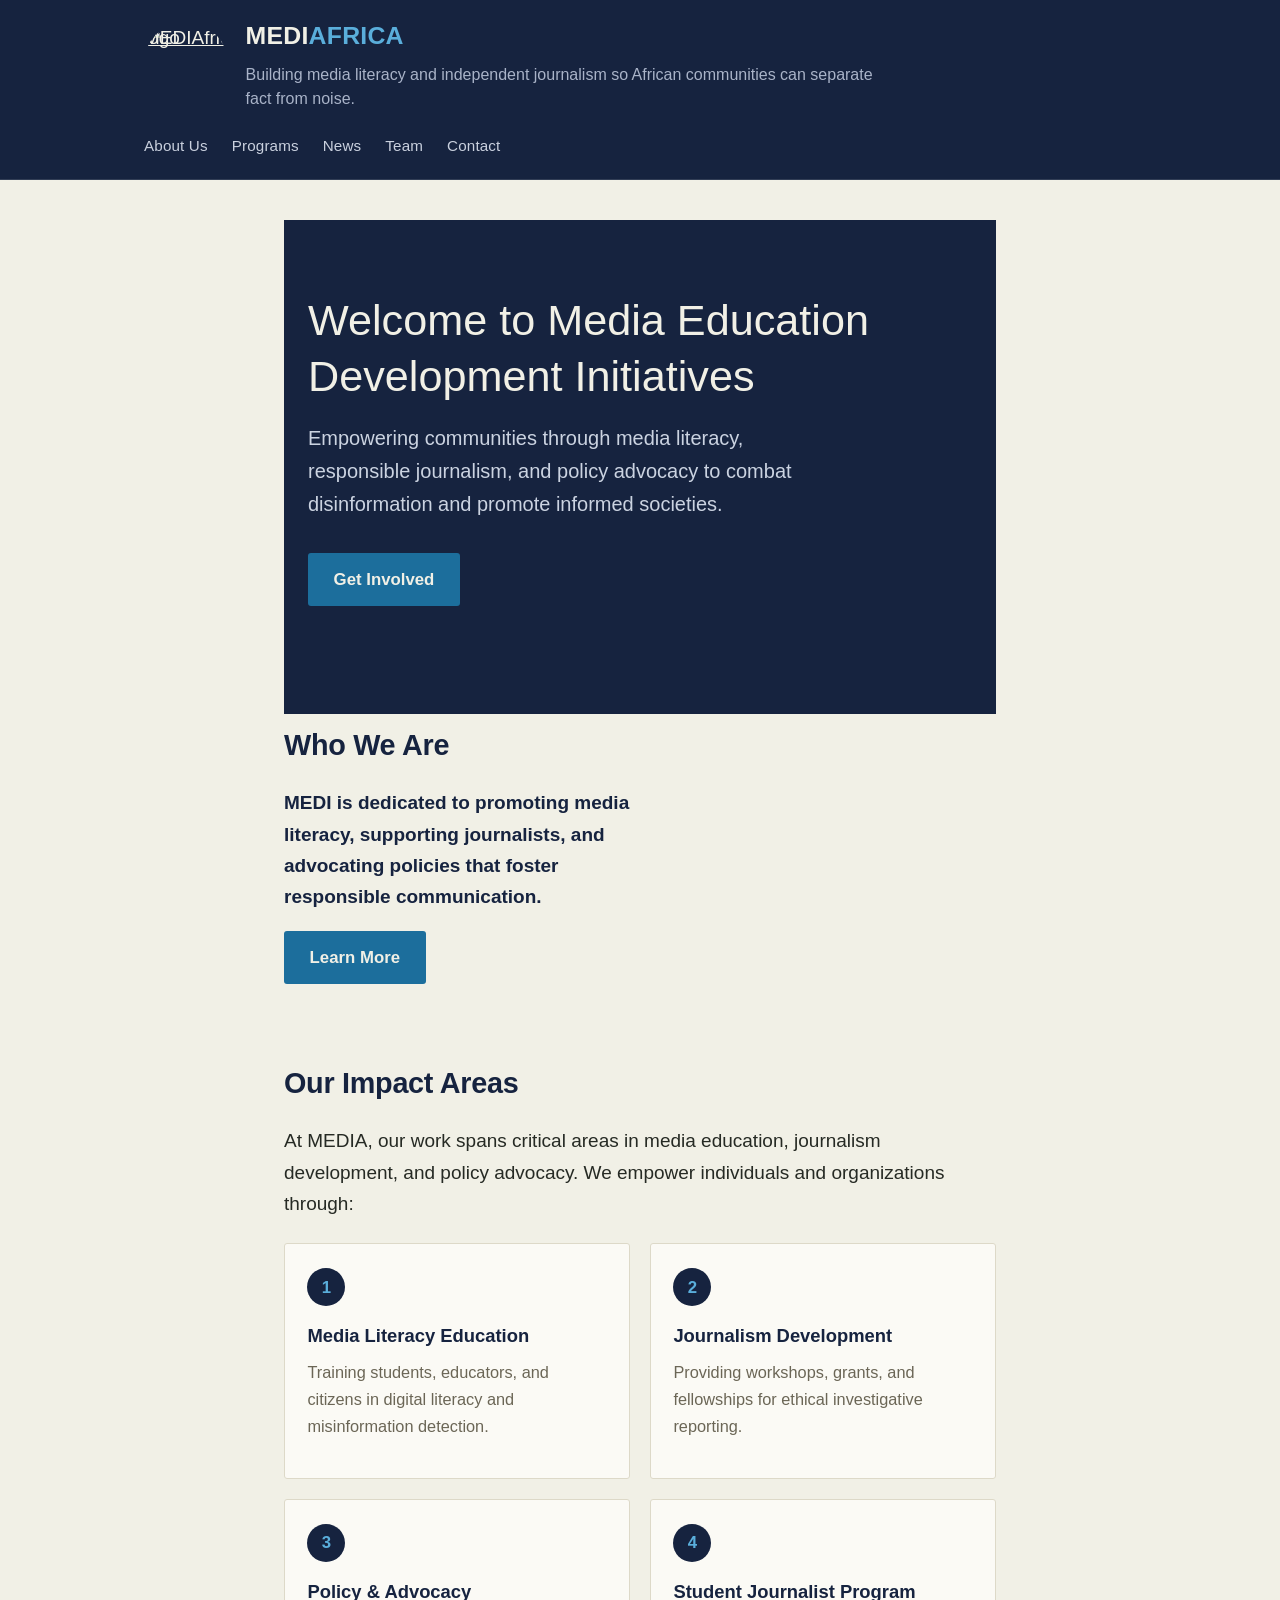
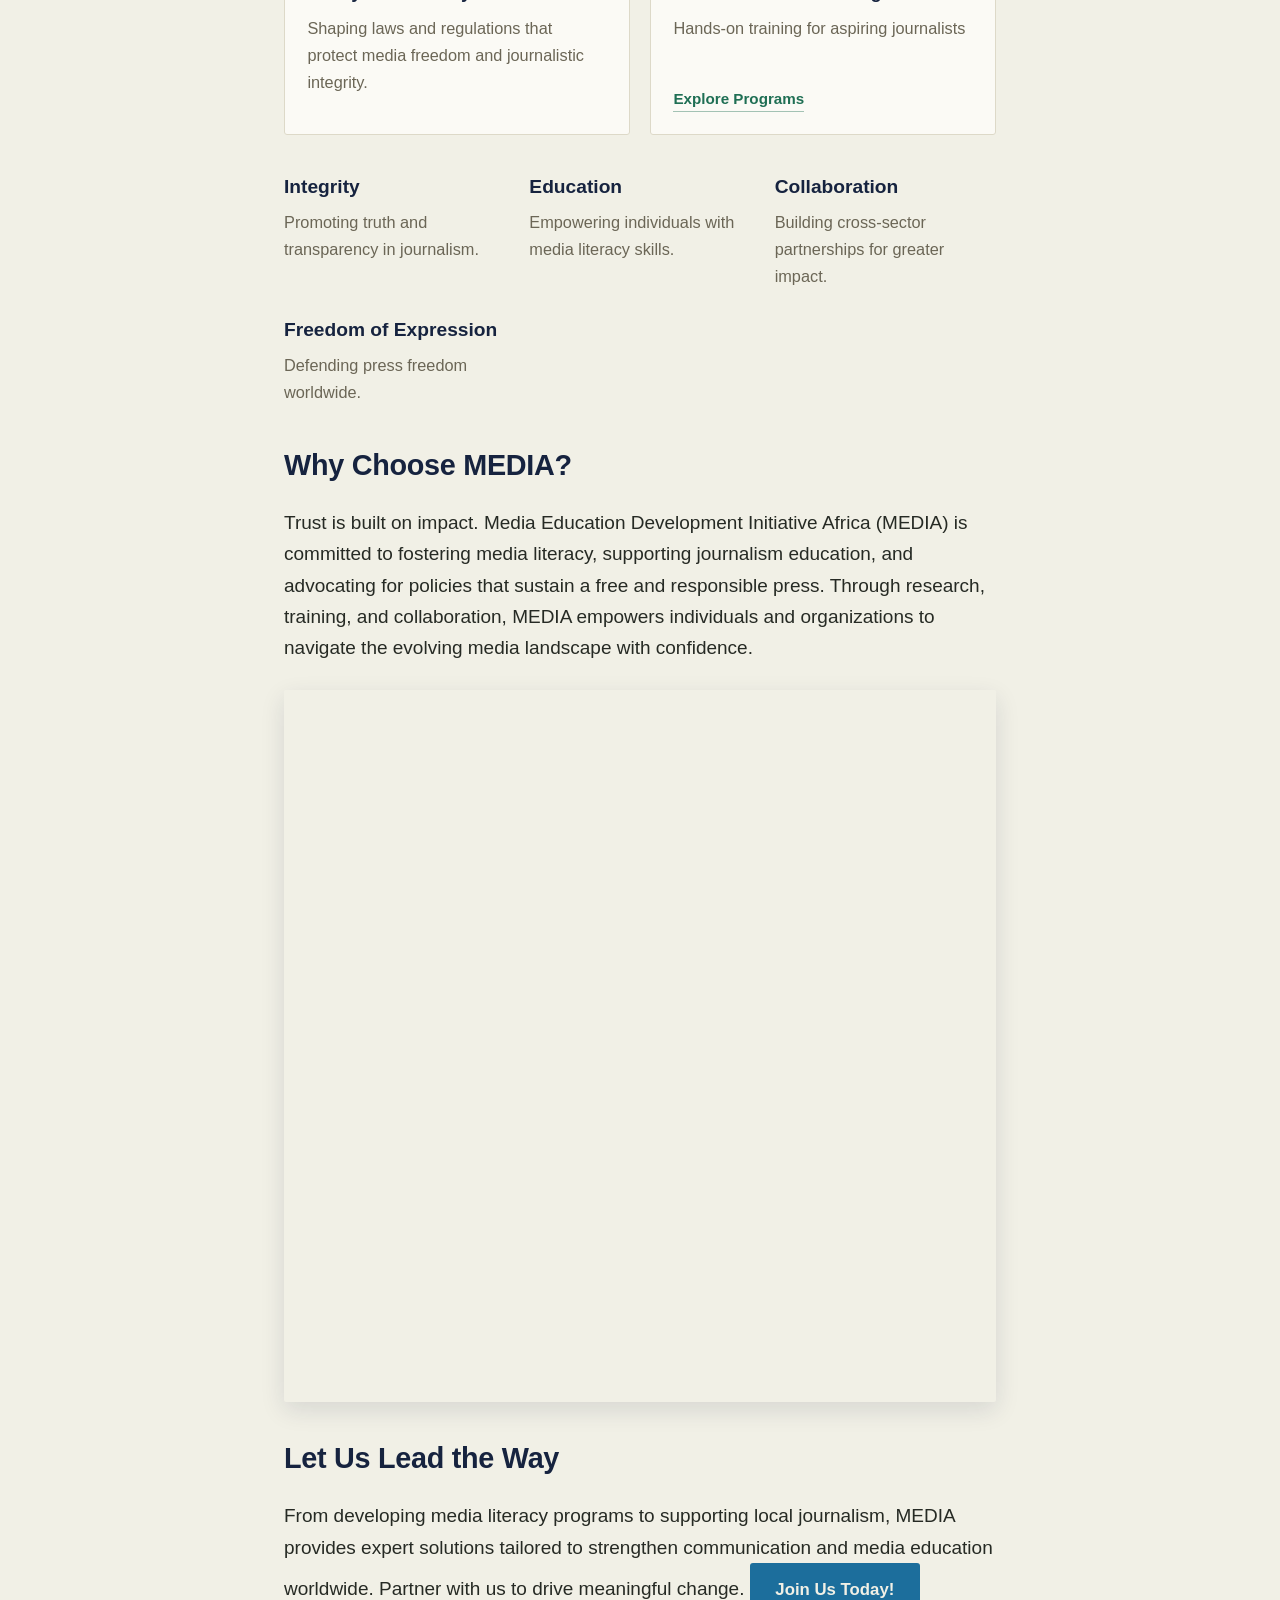
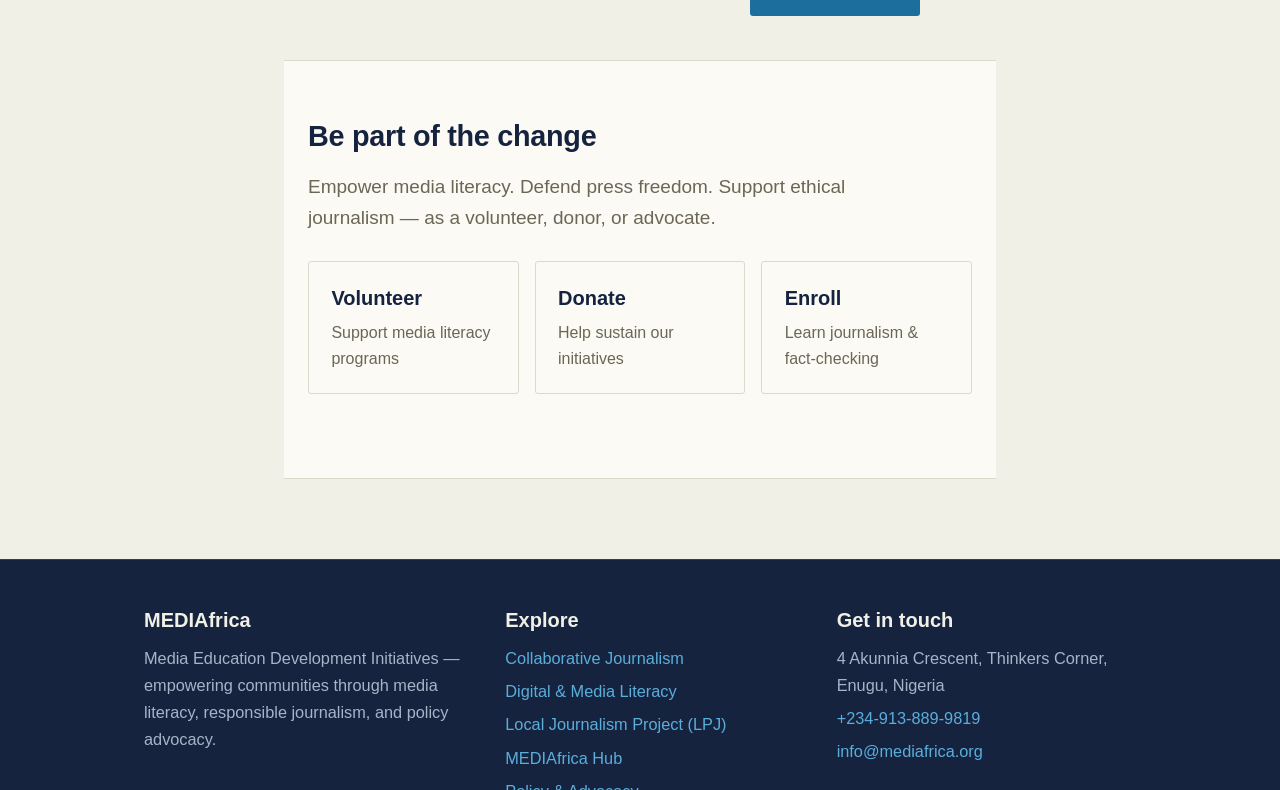
==== index.html @ 3cecda13 "Add files via upload" ====
<!DOCTYPE html>
<html lang="en">
<head>
<meta charset="UTF-8">
<meta name="viewport" content="width=device-width, initial-scale=1.0">
<link rel="icon" type="image/png" sizes="32x32" href="favicon-32.png">
<link rel="icon" type="image/png" sizes="16x16" href="favicon-16.png">
<link rel="apple-touch-icon" sizes="180x180" href="apple-touch-icon.png">
<link rel="icon" type="image/png" sizes="192x192" href="favicon-192.png">
<link rel="icon" type="image/png" sizes="512x512" href="favicon-512.png">
<title>Home · Media Africa</title>
<link rel="stylesheet" href="style.css">
</head>
<body>
<header class="site-header">
<div class="header-inner">
<a class="site-logo-link" href="index.html"><img src="assets/logo.png" alt="MEDIAfrica logo" class="site-logo"></a>
<div class="header-text">
<a class="site-title" href="index.html">MEDI<span class="accent">AFRICA</span></a>
<p class="site-tagline">Building media literacy and independent journalism so African communities can separate fact from noise.</p>
</div>
</div>
<nav class="site-nav">
<a href="about-us.html">About Us</a>
<a href="program.html">Programs</a>
<a href="news-and-blogs.html">News</a>
<a href="team.html">Team</a>
<a href="contact-us.html">Contact</a>
</nav>
</header>
<main>
<section class="hero">
<div class="hero-inner">
<h1>Welcome to Media Education Development Initiatives</h1>
<p class="hero-sub">Empowering communities through media literacy, responsible journalism, and policy advocacy to combat disinformation and promote informed societies.</p>
<a href="program.html">
				Get Involved 
					</a>
</div>
</section>
					<div class="about-split">
<div class="about-text">
<h2>Who We Are</h2>
<p><b>MEDI is dedicated to promoting media literacy, supporting journalists, and advocating policies that foster responsible communication.</b></p>		
					<a href="about-us.html">Learn More</a>
</div>
<img src="media/elementor/thumbs/WhatsApp-Image-2025-03-01-at-23.15.31-2-r2buzaowyug5javind4iil2ssbdp01bjct1uoqij02.jpeg" alt="" loading="lazy">
</div>
<h2>Our Impact Areas</h2>				
					At MEDIA, our work spans critical areas in media education, journalism development, and policy advocacy. We empower individuals and organizations through:				
					<div class="feature-grid">
<div class="feature-card"><span class="badge">1</span><h4>Media Literacy Education</h4><p>Training students, educators, and citizens in digital literacy and misinformation detection.</p></div>
<div class="feature-card"><span class="badge">2</span><h4>Journalism Development</h4><p>Providing workshops, grants, and fellowships for ethical investigative reporting.</p></div>
<div class="feature-card"><span class="badge">3</span><h4>Policy & Advocacy</h4><p>Shaping laws and regulations that protect media freedom and journalistic integrity.</p></div>
<div class="feature-card"><span class="badge">4</span><h4>Student Journalist Program</h4><p>Hands-on training for aspiring journalists</p><a href="program.html">Explore Programs</a></div>
</div>
<div class="icon-grid">
<div class="icon-item"><h3>Integrity</h3><p>Promoting truth and transparency in journalism.</p></div>
<div class="icon-item"><h3>Education</h3><p>Empowering individuals with media literacy skills.</p></div>
<div class="icon-item"><h3>Collaboration</h3><p>Building cross-sector partnerships for greater impact.</p></div>
<div class="icon-item"><h3>Freedom of Expression</h3><p>Defending press freedom worldwide.</p></div>
</div>
<h2>Why Choose MEDIA?</h2>				
		<p>Trust is built on impact. Media Education Development Initiative Africa (MEDIA) is committed to fostering media literacy, supporting journalism education, and advocating for policies that sustain a free and responsible press. Through research, training, and collaboration, MEDIA empowers individuals and organizations to navigate the evolving media landscape with confidence.</p>		
															<img width="768" height="576" src="media/2025/03/WhatsApp-Image-2025-03-01-at-23.15.49-768x576.jpeg" alt="" decoding="async" srcset="media/2025/03/WhatsApp-Image-2025-03-01-at-23.15.49-768x576.jpeg 768w, media/2025/03/WhatsApp-Image-2025-03-01-at-23.15.49-300x225.jpeg 300w, media/2025/03/WhatsApp-Image-2025-03-01-at-23.15.49-1024x768.jpeg 1024w, media/2025/03/WhatsApp-Image-2025-03-01-at-23.15.49-1536x1152.jpeg 1536w, media/2025/03/WhatsApp-Image-2025-03-01-at-23.15.49.jpeg 1600w" sizes="(max-width: 768px) 100vw, 768px" />															
					<h2>Let Us Lead the Way</h2>				
					From developing media literacy programs to supporting local journalism, MEDIA provides expert solutions tailored to strengthen communication and media education worldwide. Partner with us to drive meaningful change.				
					<a href="contact-us.html">
				Join Us Today!
					</a>
					<div class="get-involved">
<div class="get-involved-inner">
<h2>Be part of the change</h2>
<p>Empower media literacy. Defend press freedom. Support ethical journalism &mdash; as a volunteer, donor, or advocate.</p>
<div class="cta-grid">
<a href="contact-us.html"><h3>Volunteer</h3><p>Support media literacy programs</p></a>
<a href="contact-us.html"><h3>Donate</h3><p>Help sustain our initiatives</p></a>
<a href="contact-us.html"><h3>Enroll</h3><p>Learn journalism &amp; fact-checking</p></a>
</div>
</div>
</div>
</main>
<footer class="site-footer">
<div class="footer-inner">
<div>
<h5>MEDIA<span style="color:var(--gold)">frica</span></h5>
<p>Media Education Development Initiatives &mdash; empowering communities through media literacy, responsible journalism, and policy advocacy.</p>
</div>
<div>
<h5>Explore</h5>
<p><a href="collaborative-journalism.html">Collaborative Journalism</a></p>
<p><a href="digital-and-media-literacy.html">Digital &amp; Media Literacy</a></p>
<p><a href="local-journalism-project-lpj.html">Local Journalism Project (LPJ)</a></p>
<p><a href="mediafrica-hub.html">MEDIAfrica Hub</a></p>
<p><a href="policy-advocacy.html">Policy &amp; Advocacy</a></p>
<p><a href="research-innovation.html">Research &amp; Innovation</a></p>
<p><a href="blog-imt-enugu-gets-news-lab-soon.html">IMT Enugu News Lab</a></p>
</div>
<div>
<h5>Get in touch</h5>
<p>4 Akunnia Crescent, Thinkers Corner, Enugu, Nigeria</p>
<p><a href="tel:+2349138899819">+234-913-889-9819</a></p>
<p><a href="mailto:info@mediafrica.org">info@mediafrica.org</a></p>
</div>
</div>
<div class="footer-bottom">&copy; MEDIAfrica &mdash; Media Education Development Initiatives</div>
</footer>
</body>
</html>
---- style.css ----
/* ============================================================
   MEDIAfrica — editorial identity
   Ink navy + deep sky blue accent + savanna green, on warm stone paper.
   Single system font (Avenir/Helvetica/Arial) — no external fonts, no gradients.
   ============================================================ */

:root {
  --ink: #16233F;
  --ink-2: #0F1A30;
  --paper: #F1F0E6;
  --paper-raised: #FBFAF5;
  --text: #262A24;
  --muted: #6B6656;
  --accent: #1C6E9C;
  --accent-light: #5AAEDB;
  --accent-deep: #0B567D;
  --green: #1F6F54;
  --rule: #DDD9C8;

  --font-display: 'Avenir Next', Avenir, 'Helvetica Neue', Helvetica, Arial, sans-serif;
  --font-body: 'Avenir Next', Avenir, 'Helvetica Neue', Helvetica, Arial, sans-serif;
  --font-mono: 'Avenir Next', Avenir, 'Helvetica Neue', Helvetica, Arial, sans-serif;

  --max-width: 760px;
}

* { box-sizing: border-box; }

html { scroll-behavior: smooth; }

body {
  margin: 0;
  font-family: var(--font-body);
  color: var(--text);
  background: var(--paper);
  line-height: 1.65;
  font-size: 19px;
}

a { color: inherit; }

/* ---------- Header ---------- */

header.site-header {
  background: var(--ink);
  color: var(--paper);
  position: sticky;
  top: 0;
  z-index: 20;
  border-bottom: 1px solid rgba(255,255,255,0.12);
}

.header-inner {
  max-width: 1040px;
  margin: 0 auto;
  padding: 1rem 1.5rem 0.75rem;
  display: flex;
  align-items: center;
  gap: 1.1rem;
}

.site-logo-link {
  flex-shrink: 0;
  display: block;
  line-height: 0;
}

.site-logo {
  width: 84px;
  height: 84px;
  border-radius: 50%;
  box-shadow: none;
  margin: 0;
  display: block;
}

.header-text { min-width: 0; }

a.site-title {
  display: inline-block;
  font-family: var(--font-display);
  font-weight: 700;
  font-size: 1.55rem;
  letter-spacing: 0.01em;
  text-decoration: none;
  color: var(--paper);
}

a.site-title .accent { color: var(--accent-light); }

p.site-tagline {
  margin: 0.4rem 0 0;
  font-family: var(--font-body);
  font-size: 1rem;
  width: 100%;
  max-width: 640px;
  line-height: 1.5;
  color: #A9B3C8;
}

nav.site-nav {
  max-width: 1040px;
  margin: 0 auto;
  padding: 0.6rem 1.5rem 1rem;
  display: flex;
  flex-wrap: wrap;
  gap: 0.4rem 1.5rem;
}

nav.site-nav a {
  font-family: var(--font-body);
  font-size: 0.95rem;
  font-weight: 500;
  letter-spacing: 0.01em;
  text-decoration: none;
  color: #C9D0DE;
  padding-bottom: 3px;
  border-bottom: 2px solid transparent;
  transition: color 0.15s ease, border-color 0.15s ease;
}

nav.site-nav a:hover,
nav.site-nav a:focus-visible {
  color: var(--accent-light);
  border-color: var(--accent-light);
}

nav.site-nav a.active {
  color: var(--accent-light);
  border-color: var(--accent-light);
}

/* ---------- Hero (homepage only) ---------- */

section.hero {
  background: var(--ink);
  color: var(--paper);
  padding: 4.5rem 1.5rem 5rem;
}

.hero-inner {
  max-width: 760px;
  margin: 0 auto;
}

section.hero h1 {
  font-family: var(--font-display);
  font-size: clamp(1.9rem, 4.6vw, 2.7rem);
  font-weight: 400;
  line-height: 1.3;
  margin: 0 0 1.1rem;
}

section.hero p.hero-sub {
  font-size: 1.25rem;
  color: #CBD3E1;
  max-width: 46ch;
  margin: 0 0 2rem;
}

/* ---------- Main content typography ---------- */

main {
  max-width: var(--max-width);
  margin: 0 auto;
  padding: 2.5rem 1.5rem 5rem;
}

main > h1 {
  font-family: var(--font-display);
  font-weight: 700;
  font-size: clamp(2rem, 4.2vw, 2.5rem);
  color: var(--ink);
  margin: 0 0 1.5rem;
  letter-spacing: -0.01em;
}

main h2 {
  font-family: var(--font-display);
  font-weight: 700;
  font-size: 1.8rem;
  color: var(--ink);
  margin: 0 0 1.1rem;
  letter-spacing: -0.01em;
}

main h3.section-label {
  font-family: var(--font-mono);
  text-transform: uppercase;
  letter-spacing: 0.06em;
  font-weight: 500;
  font-size: 0.95rem;
  color: var(--green);
  margin: 2.25rem 0 1rem;
}

main h4 {
  font-family: var(--font-display);
  font-weight: 700;
  font-size: 1.2rem;
  color: var(--ink);
  margin: 1.75rem 0 0.5rem;
}

main p {
  margin: 0 0 1.15rem;
  color: var(--text);
}

main p b, main p strong {
  color: var(--ink);
}

main ul, main ol {
  margin: 0 0 1.15rem;
  padding-left: 1.3rem;
}

main li { margin-bottom: 0.4rem; }

main p a, main li a {
  color: var(--green);
  text-decoration: underline;
  text-decoration-color: rgba(31,111,84,0.35);
  text-underline-offset: 2px;
}

main p a:hover, main li a:hover {
  text-decoration-color: var(--green);
}

main blockquote {
  margin: 1.75rem 0;
  padding: 0.25rem 0 0.25rem 1.25rem;
  border-left: 3px solid var(--accent);
  font-family: var(--font-display);
  font-size: 1.25rem;
  color: var(--ink);
}

main img {
  max-width: 100%;
  height: auto;
  border-radius: 2px;
  box-shadow: 0 8px 24px rgba(22,35,63,0.12);
  margin: 0.5rem 0 1.5rem;
}

main iframe {
  width: 100%;
  height: 320px;
  border: none;
  border-radius: 2px;
  box-shadow: 0 8px 24px rgba(22,35,63,0.12);
  margin: 0.5rem 0 1.5rem;
}

/* CTA buttons — direct <a> children of main/hero/about-text act as buttons */
main > a,
.hero-inner > a,
.about-text > a {
  display: inline-flex;
  align-items: center;
  gap: 0.5rem;
  font-family: var(--font-body);
  font-weight: 600;
  font-size: 1.05rem;
  text-decoration: none;
  padding: 0.8rem 1.6rem;
  border-radius: 3px;
  margin: 0 0.6rem 1.75rem 0;
  background: var(--accent);
  color: var(--paper);
  transition: background 0.15s ease, transform 0.15s ease;
}

main > a:hover,
.hero-inner > a:hover,
.about-text > a:hover {
  background: var(--accent-deep);
  transform: translateY(-1px);
}

/* ---------- CTA card grid (Volunteer/Donate/Enroll, Call/Email/Address) ---------- */

.cta-grid {
  display: grid;
  grid-template-columns: repeat(auto-fit, minmax(200px, 1fr));
  gap: 1rem;
  margin: 0 0 2rem;
}

.cta-grid a {
  display: block;
  background: var(--paper-raised);
  border: 1px solid var(--rule);
  border-radius: 3px;
  padding: 1.25rem 1.4rem;
  text-decoration: none;
  transition: border-color 0.15s ease, transform 0.15s ease;
}

.cta-grid a:hover {
  border-color: var(--accent);
  transform: translateY(-2px);
}

.cta-grid h3 {
  font-family: var(--font-display);
  font-weight: 700;
  font-size: 1.25rem;
  color: var(--ink);
  margin: 0 0 0.3rem;
}

.cta-grid p {
  font-size: 1rem;
  color: var(--muted);
  margin: 0;
}

/* ---------- Feature grid (numbered cards: programs, focus areas, etc.) ---------- */

.feature-grid {
  display: grid;
  grid-template-columns: repeat(auto-fit, minmax(230px, 1fr));
  gap: 1.25rem;
  margin: 1.5rem 0 2.25rem;
}

.feature-card {
  background: var(--paper-raised);
  border: 1px solid var(--rule);
  border-radius: 3px;
  padding: 1.5rem 1.4rem 1.4rem;
  display: flex;
  flex-direction: column;
}

.feature-card .badge {
  width: 38px;
  height: 38px;
  border-radius: 50%;
  background: var(--ink);
  color: var(--accent-light);
  font-family: var(--font-display);
  font-weight: 700;
  font-size: 1.05rem;
  display: flex;
  align-items: center;
  justify-content: center;
  margin-bottom: 0.9rem;
}

.feature-card h4 {
  font-family: var(--font-display);
  font-weight: 700;
  font-size: 1.15rem;
  color: var(--ink);
  margin: 0 0 0.5rem;
}

.feature-card p {
  font-size: 1.02rem;
  color: var(--muted);
  margin: 0 0 1rem;
  flex-grow: 1;
}

.feature-card a {
  align-self: flex-start;
  font-family: var(--font-body);
  font-weight: 600;
  font-size: 0.95rem;
  color: var(--green);
  text-decoration: none;
  border-bottom: 1px solid rgba(31,111,84,0.4);
}

.feature-card a:hover { border-color: var(--green); }

/* ---------- Icon grid (values, principles — no button) ---------- */

.icon-grid {
  display: grid;
  grid-template-columns: repeat(auto-fit, minmax(200px, 1fr));
  gap: 1.5rem;
  margin: 1.5rem 0 2.25rem;
}

.icon-grid .icon-item h3 {
  font-family: var(--font-display);
  font-weight: 700;
  font-size: 1.2rem;
  color: var(--ink);
  margin: 0 0 0.4rem;
  padding: 0;
}

.icon-grid .icon-item p {
  font-size: 1.02rem;
  color: var(--muted);
  margin: 0;
}

/* ---------- People grid (team, advisory board) ---------- */

.people-grid {
  display: grid;
  grid-template-columns: repeat(auto-fit, minmax(190px, 1fr));
  gap: 1.75rem;
  margin: 1.5rem 0 2.25rem;
}

.people-card img {
  width: 84px;
  height: 84px;
  border-radius: 50%;
  object-fit: cover;
  box-shadow: none;
  margin: 0 0 0.9rem;
}

.people-card h4 {
  font-family: var(--font-display);
  font-weight: 700;
  font-size: 1.1rem;
  color: var(--ink);
  margin: 0 0 0.3rem;
}

.people-card p {
  font-size: 0.98rem;
  color: var(--muted);
  margin: 0;
  line-height: 1.5;
}

/* ---------- About split (text + image, two columns) ---------- */

.about-split {
  display: grid;
  grid-template-columns: 1.1fr 0.9fr;
  gap: 2.5rem;
  align-items: center;
  margin: 0.5rem 0 3rem;
}

.about-split img {
  margin: 0;
  width: 100%;
}

.about-split .about-text h2 { margin-top: 0; }

@media (max-width: 720px) {
  .about-split { grid-template-columns: 1fr; }
}

/* ---------- Get Involved band (shared component, once per page) ---------- */

.get-involved {
  background: var(--paper-raised);
  border-top: 1px solid var(--rule);
  border-bottom: 1px solid var(--rule);
  padding: 3.25rem 1.5rem;
  margin-top: 1rem;
}

.get-involved-inner {
  max-width: var(--max-width);
  margin: 0 auto;
}

.get-involved h2 { margin-bottom: 0.6rem; }

.get-involved > .get-involved-inner > p {
  color: var(--muted);
  max-width: 55ch;
  margin: 0 0 1.75rem;
}

/* ---------- Social row ---------- */

.social-row {
  display: flex;
  gap: 0.75rem;
  margin: 0.75rem 0 2rem;
}

.social-link {
  display: flex;
  align-items: center;
  justify-content: center;
  width: 38px;
  height: 38px;
  border-radius: 50%;
  background: var(--paper-raised);
  border: 1px solid var(--rule);
  color: var(--ink);
  transition: background 0.15s ease, color 0.15s ease;
}

.social-link svg { width: 17px; height: 17px; fill: currentColor; }

.social-link:hover {
  background: var(--ink);
  color: var(--accent-light);
}

/* ---------- FAQ (native accordion, no JS required) ---------- */

.faq-list {
  margin: 1rem 0 2rem;
}

.faq-item {
  border-bottom: 1px solid var(--rule);
  padding: 1rem 0;
}

.faq-item summary {
  font-family: var(--font-display);
  font-weight: 700;
  font-size: 1.15rem;
  color: var(--ink);
  cursor: pointer;
  list-style: none;
}

.faq-item summary::-webkit-details-marker { display: none; }

.faq-item summary::before {
  content: "+";
  display: inline-block;
  width: 1.1em;
  color: var(--accent);
  font-weight: 700;
}

.faq-item[open] summary::before { content: "\2212"; }

.faq-item p {
  margin: 0.75rem 0 0 1.6rem;
  color: var(--muted);
  font-size: 1.05rem;
}

/* ---------- Footer ---------- */

footer.site-footer {
  background: var(--ink);
  color: #C9D0DE;
  border-top: 1px solid rgba(255,255,255,0.12);
}

.footer-inner {
  max-width: 1040px;
  margin: 0 auto;
  padding: 2.75rem 1.5rem 2rem;
  display: grid;
  grid-template-columns: 1.1fr 1fr 1fr;
  gap: 2rem;
}

.footer-inner h5 {
  font-family: var(--font-display);
  color: var(--paper);
  font-size: 1.25rem;
  margin: 0 0 0.5rem;
}

.footer-logo {
  width: 48px;
  height: 48px;
  border-radius: 50%;
  box-shadow: none;
  margin: 0 0 0.75rem;
}

.footer-inner p {
  font-size: 1.02rem;
  margin: 0 0 0.4rem;
  color: #A9B3C8;
}

.footer-inner a {
  color: var(--accent-light);
  text-decoration: none;
}

.footer-bottom {
  max-width: 1040px;
  margin: 0 auto;
  padding: 1rem 1.5rem 1.75rem;
  font-family: var(--font-mono);
  font-size: 0.85rem;
  letter-spacing: 0.05em;
  color: #7C88A3;
  border-top: 1px solid rgba(255,255,255,0.08);
}

/* ---------- Responsive ---------- */

@media (max-width: 640px) {
  nav.site-nav { gap: 0.3rem 0.9rem; }
  .footer-inner { grid-template-columns: 1fr; }
  section.hero { padding: 3.25rem 1.25rem 3.5rem; }
}

/* ---------- Accessibility ---------- */

a:focus-visible, button:focus-visible, summary:focus-visible {
  outline: 2px solid var(--accent);
  outline-offset: 2px;
}

@media (prefers-reduced-motion: reduce) {
  html { scroll-behavior: auto; }
  * { transition: none !important; }
}
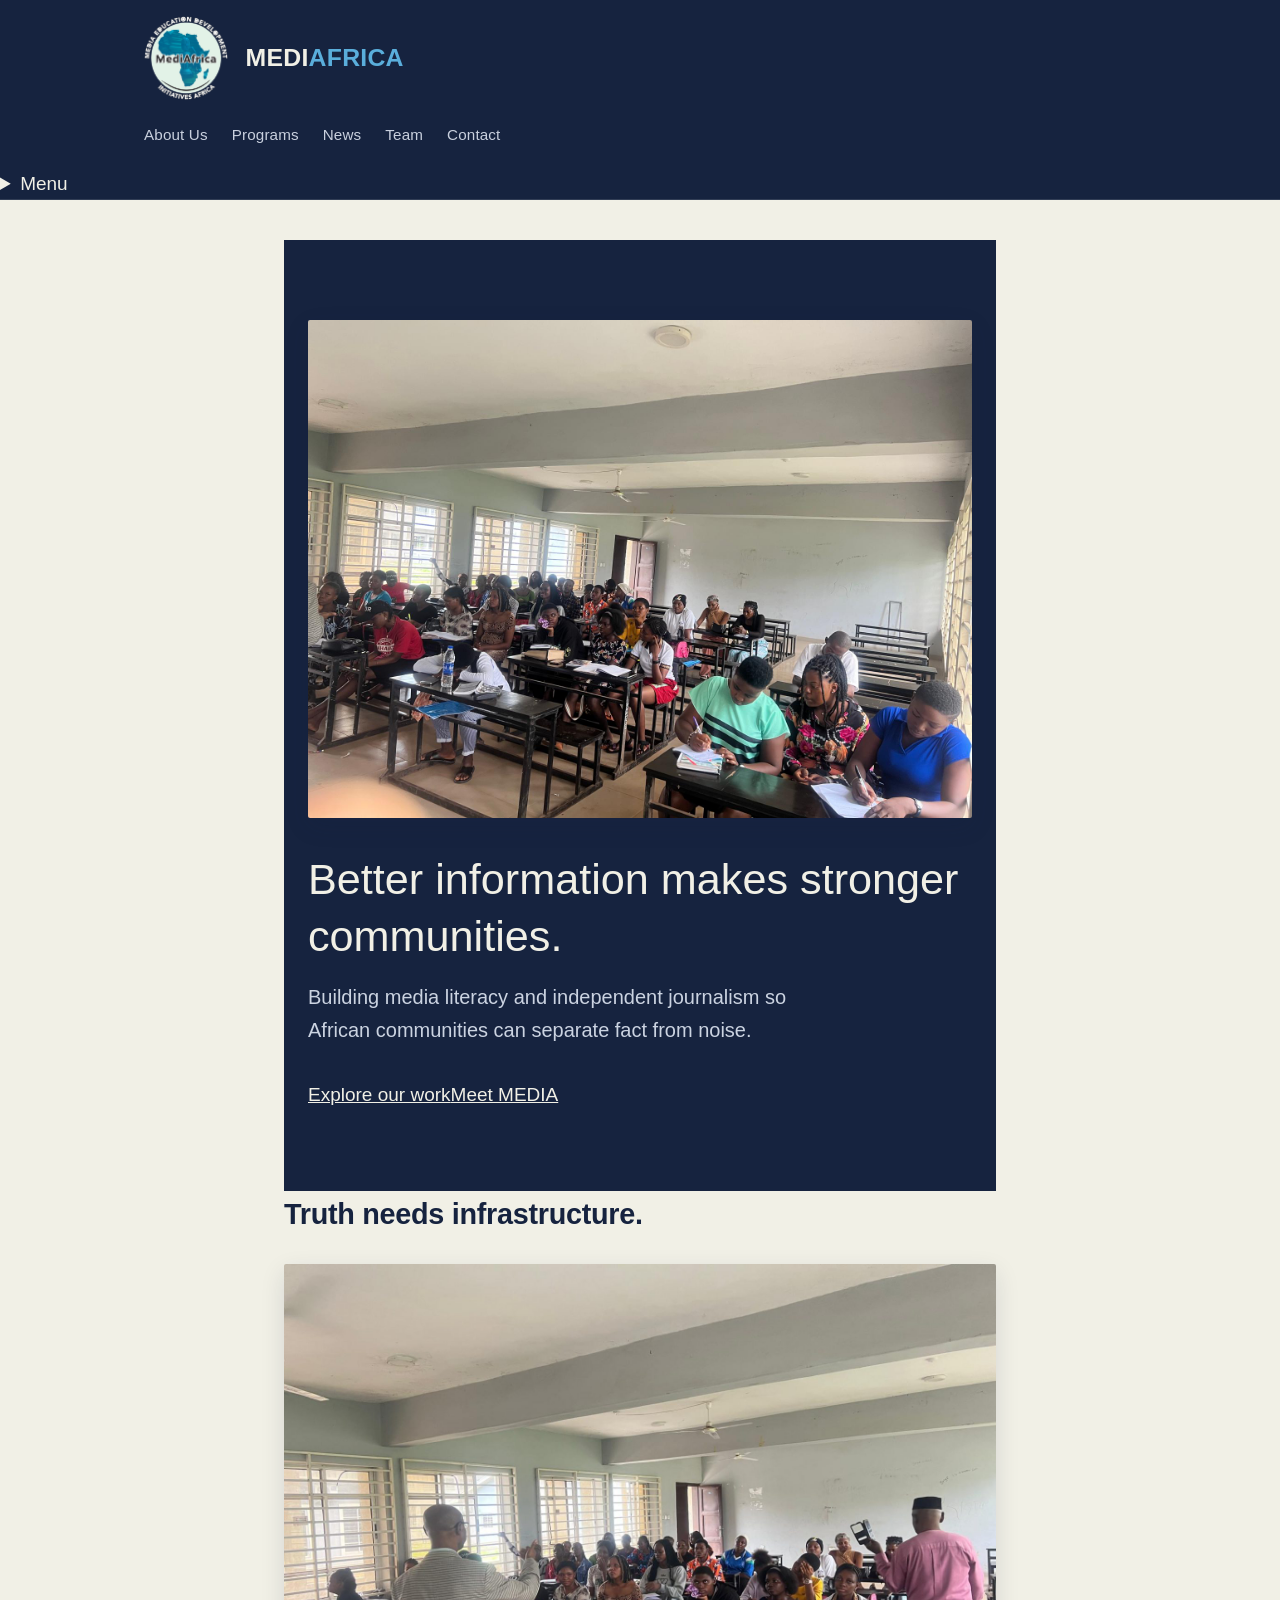
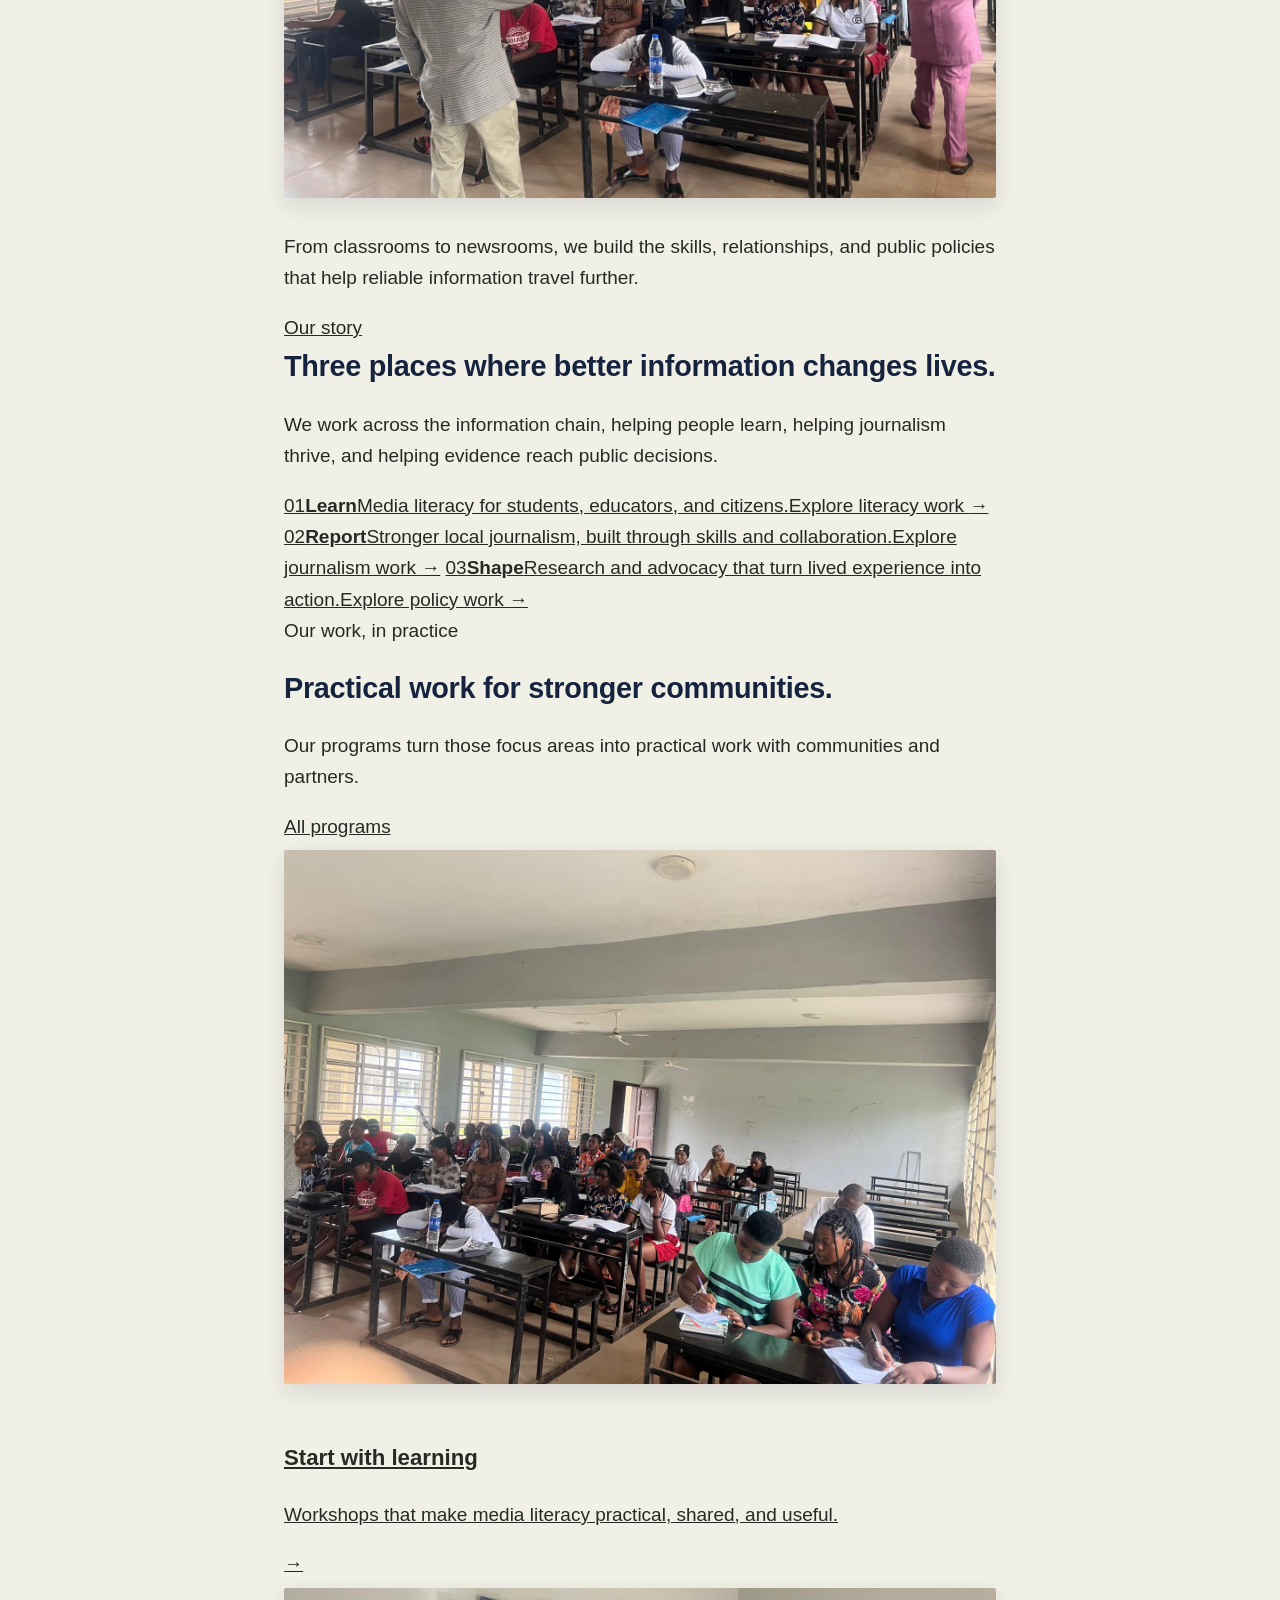
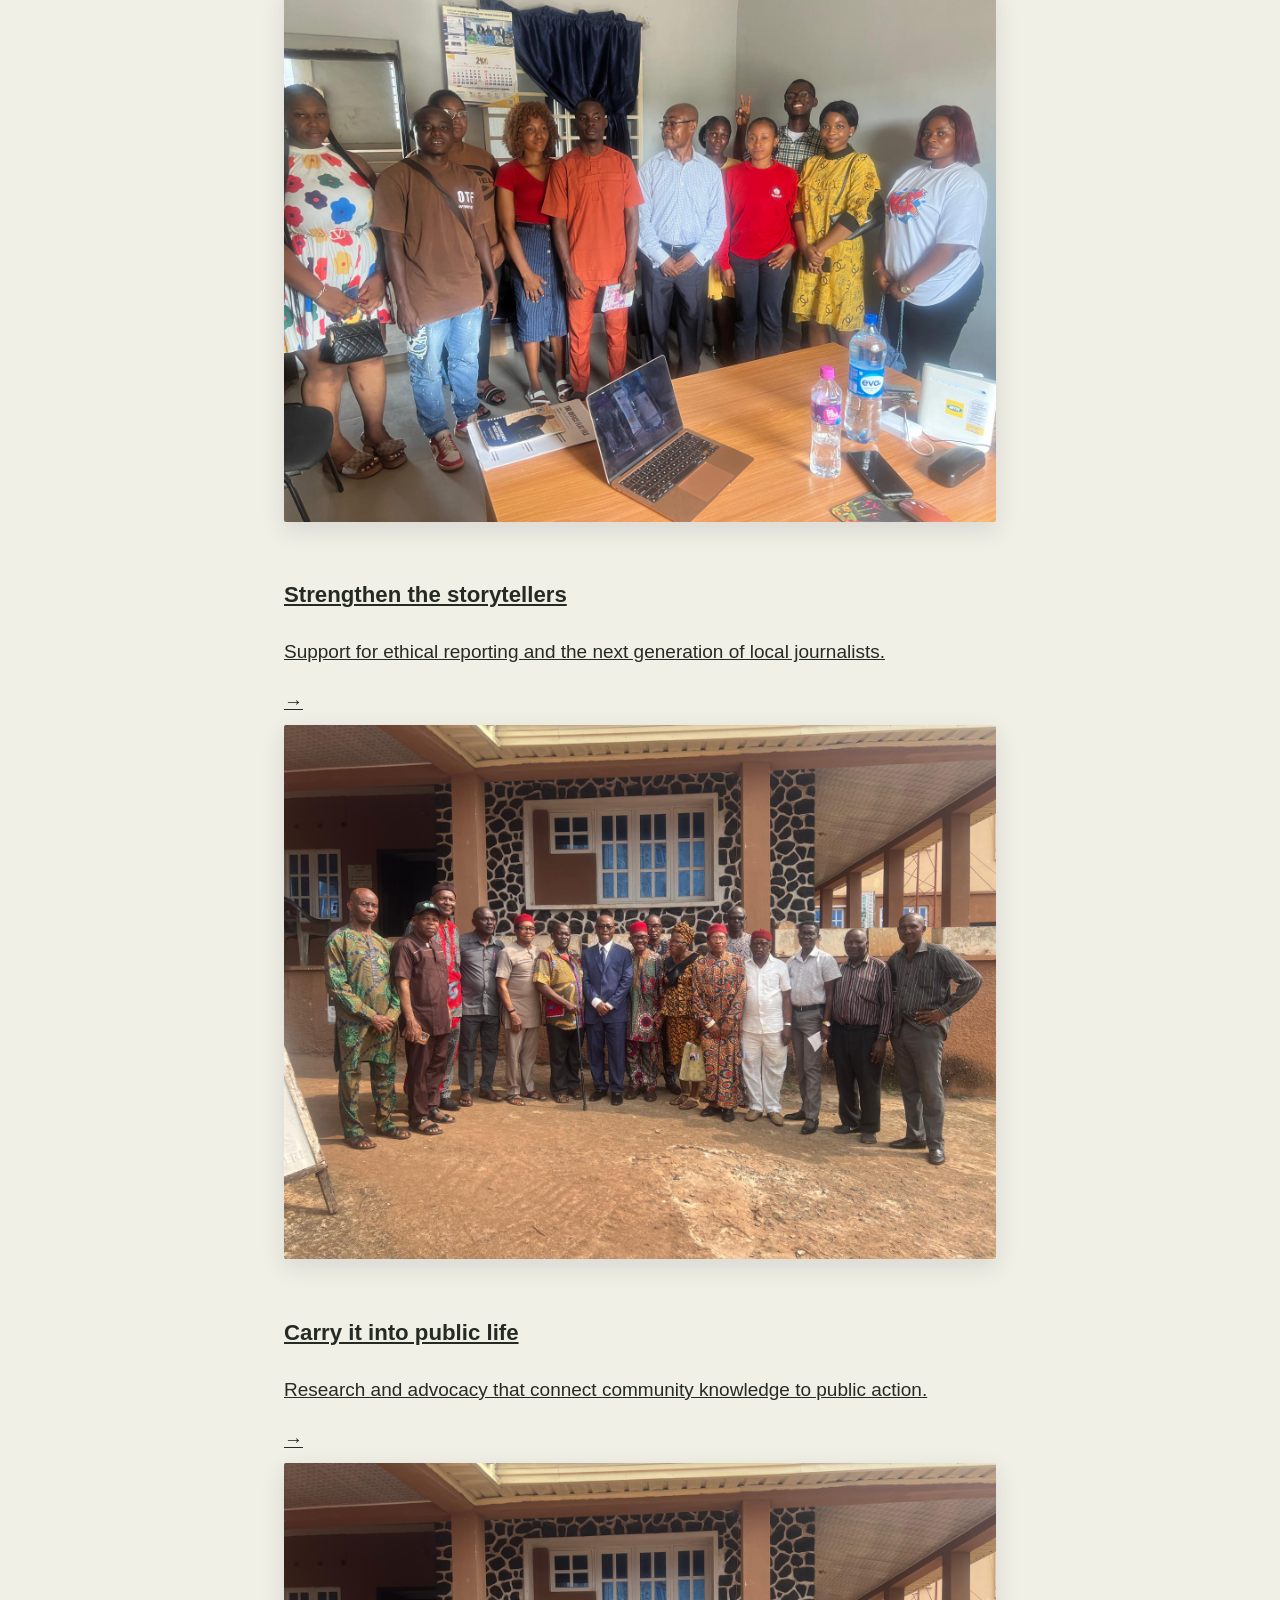
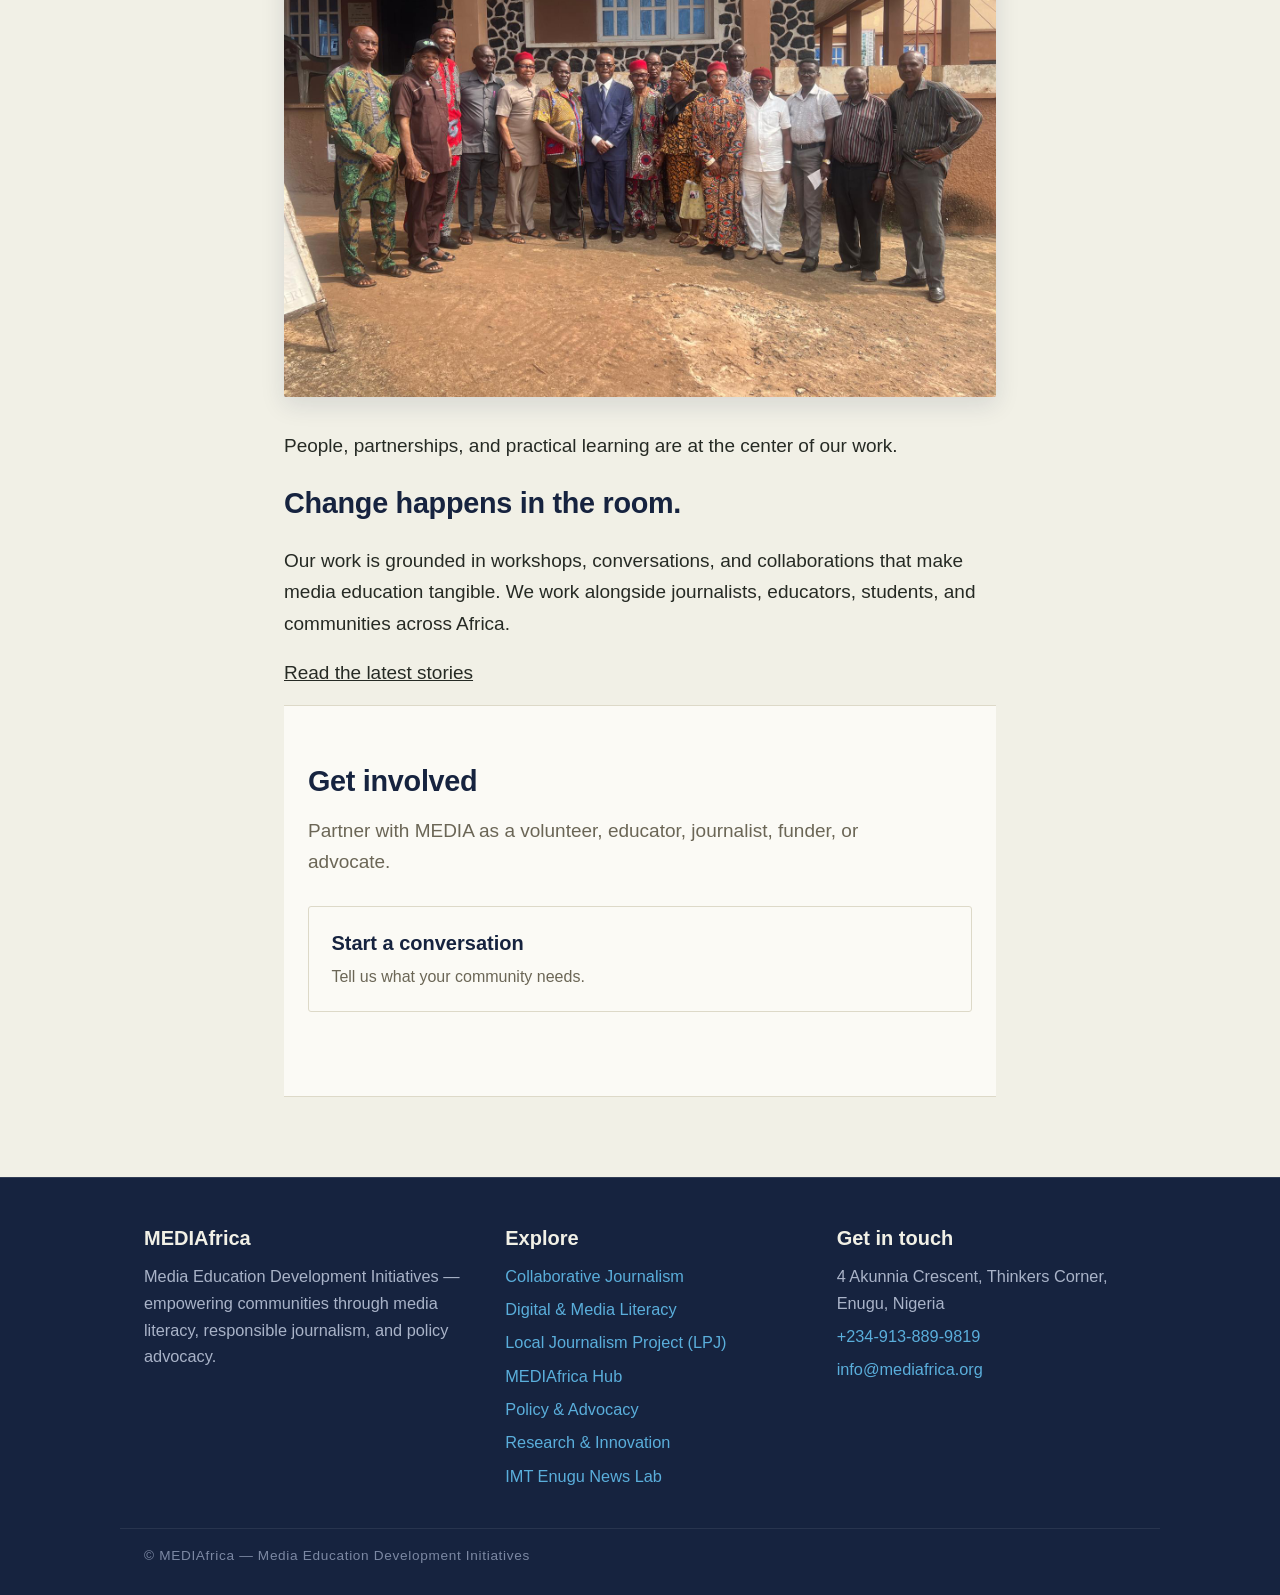
==== commit 08a48a7b: "Update index.html" ====
--- a/index.html
+++ b/index.html
@@ -3,13 +3,17 @@
 <head>
 <meta charset="UTF-8">
 <meta name="viewport" content="width=device-width, initial-scale=1.0">
+<meta name="description" content="MEDIAfrica strengthens media literacy, local journalism, and public information systems for communities across Africa.">
 <link rel="icon" type="image/png" sizes="32x32" href="favicon-32.png">
 <link rel="icon" type="image/png" sizes="16x16" href="favicon-16.png">
 <link rel="apple-touch-icon" sizes="180x180" href="apple-touch-icon.png">
 <link rel="icon" type="image/png" sizes="192x192" href="favicon-192.png">
 <link rel="icon" type="image/png" sizes="512x512" href="favicon-512.png">
 <title>Home · Media Africa</title>
-<link rel="stylesheet" href="style.css">
+<script type="application/ld+json">
+{"@context":"https://schema.org","@type":"Organization","name":"MEDIAfrica","alternateName":"Media Education Development Initiatives","url":"https://mediafrica.org","email":"info@mediafrica.org","telephone":"+234-913-889-9819","address":{"@type":"PostalAddress","streetAddress":"4 Akunnia Crescent, Thinkers Corner","addressLocality":"Enugu","addressCountry":"NG"}}
+</script>
+<link rel="stylesheet" href="style.css?v=20260920-6">
 </head>
 <body>
 <header class="site-header">
@@ -17,7 +21,6 @@
 <a class="site-logo-link" href="index.html"><img src="assets/logo.png" alt="MEDIAfrica logo" class="site-logo"></a>
 <div class="header-text">
 <a class="site-title" href="index.html">MEDI<span class="accent">AFRICA</span></a>
-<p class="site-tagline">Building media literacy and independent journalism so African communities can separate fact from noise.</p>
 </div>
 </div>
 <nav class="site-nav">
@@ -27,55 +30,50 @@
 <a href="team.html">Team</a>
 <a href="contact-us.html">Contact</a>
 </nav>
+<details class="mobile-nav">
+<summary>Menu</summary>
+<div class="mobile-nav-links"><a href="about-us.html">About Us</a><a href="program.html">Programs</a><a href="news-and-blogs.html">News</a><a href="team.html">Team</a><a href="contact-us.html">Contact</a></div>
+</details>
 </header>
-<main>
-<section class="hero">
+<main class="homepage-main">
+<section class="hero homepage-hero">
+<img class="hero-image" src="media/2025/03/WhatsApp-Image-2025-03-01-at-23.12.33.jpeg" alt="Students learning together in a media literacy classroom" loading="eager">
 <div class="hero-inner">
-<h1>Welcome to Media Education Development Initiatives</h1>
-<p class="hero-sub">Empowering communities through media literacy, responsible journalism, and policy advocacy to combat disinformation and promote informed societies.</p>
-<a href="program.html">
-				Get Involved 
-					</a>
+<h1>Better information makes stronger communities.</h1>
+<p class="hero-sub">Building media literacy and independent journalism so African communities can separate fact from noise.</p>
+<div class="hero-actions"><a href="program.html">Explore our work</a><a class="hero-link" href="about-us.html">Meet MEDIA</a></div>
 </div>
 </section>
-					<div class="about-split">
-<div class="about-text">
-<h2>Who We Are</h2>
-<p><b>MEDI is dedicated to promoting media literacy, supporting journalists, and advocating policies that foster responsible communication.</b></p>		
-					<a href="about-us.html">Learn More</a>
+<section class="homepage-intro">
+<div><h2>Truth needs infrastructure.</h2><img class="intro-image" src="media/2025/03/WhatsApp-Image-2025-03-01-at-23.12.27-1536x1152.jpeg" alt="Facilitator leading a media literacy workshop in a classroom" loading="lazy"></div>
+<div><p>From classrooms to newsrooms, we build the skills, relationships, and public policies that help reliable information travel further.</p><a class="text-link" href="about-us.html">Our story</a></div>
+</section>
+<section class="impact-strip">
+<div class="focus-intro"><h2>Three places where better information changes lives.</h2><p>We work across the information chain, helping people learn, helping journalism thrive, and helping evidence reach public decisions.</p></div>
+<div class="focus-grid">
+<a class="focus-card" href="digital-and-media-literacy.html"><span class="focus-index">01</span><strong>Learn</strong><span>Media literacy for students, educators, and citizens.</span><span class="focus-card-link">Explore literacy work <span aria-hidden="true">→</span></span></a>
+<a class="focus-card" href="collaborative-journalism.html"><span class="focus-index">02</span><strong>Report</strong><span>Stronger local journalism, built through skills and collaboration.</span><span class="focus-card-link">Explore journalism work <span aria-hidden="true">→</span></span></a>
+<a class="focus-card" href="policy-advocacy.html"><span class="focus-index">03</span><strong>Shape</strong><span>Research and advocacy that turn lived experience into action.</span><span class="focus-card-link">Explore policy work <span aria-hidden="true">→</span></span></a>
 </div>
-<img src="media/elementor/thumbs/WhatsApp-Image-2025-03-01-at-23.15.31-2-r2buzaowyug5javind4iil2ssbdp01bjct1uoqij02.jpeg" alt="" loading="lazy">
+</section>
+<section class="homepage-programs">
+<div class="section-heading"><div><p class="programs-kicker">Our work, in practice</p><h2>Practical work for stronger communities.</h2><p class="section-heading-copy">Our programs turn those focus areas into practical work with communities and partners.</p></div><a class="text-link" href="program.html">All programs</a></div>
+<div class="program-list">
+<a class="program-item" href="digital-and-media-literacy.html"><img src="media/2025/03/WhatsApp-Image-2025-03-01-at-23.12.33.jpeg" alt="Students learning together" loading="lazy"><span><h3>Start with learning</h3><p>Workshops that make media literacy practical, shared, and useful.</p></span><span class="program-arrow" aria-hidden="true">→</span></a>
+<a class="program-item" href="collaborative-journalism.html"><img src="media/2025/03/WhatsApp-Image-2025-03-01-at-23.15.49.jpeg" alt="People collaborating during a workshop" loading="lazy"><span><h3>Strengthen the storytellers</h3><p>Support for ethical reporting and the next generation of local journalists.</p></span><span class="program-arrow" aria-hidden="true">→</span></a>
+<a class="program-item" href="policy-advocacy.html"><img src="media/2025/03/WhatsApp-Image-2025-03-01-at-23.10.34.jpeg" alt="Community members gathered together" loading="lazy"><span><h3>Carry it into public life</h3><p>Research and advocacy that connect community knowledge to public action.</p></span><span class="program-arrow" aria-hidden="true">→</span></a>
 </div>
-<h2>Our Impact Areas</h2>				
-					At MEDIA, our work spans critical areas in media education, journalism development, and policy advocacy. We empower individuals and organizations through:				
-					<div class="feature-grid">
-<div class="feature-card"><span class="badge">1</span><h4>Media Literacy Education</h4><p>Training students, educators, and citizens in digital literacy and misinformation detection.</p></div>
-<div class="feature-card"><span class="badge">2</span><h4>Journalism Development</h4><p>Providing workshops, grants, and fellowships for ethical investigative reporting.</p></div>
-<div class="feature-card"><span class="badge">3</span><h4>Policy & Advocacy</h4><p>Shaping laws and regulations that protect media freedom and journalistic integrity.</p></div>
-<div class="feature-card"><span class="badge">4</span><h4>Student Journalist Program</h4><p>Hands-on training for aspiring journalists</p><a href="program.html">Explore Programs</a></div>
-</div>
-<div class="icon-grid">
-<div class="icon-item"><h3>Integrity</h3><p>Promoting truth and transparency in journalism.</p></div>
-<div class="icon-item"><h3>Education</h3><p>Empowering individuals with media literacy skills.</p></div>
-<div class="icon-item"><h3>Collaboration</h3><p>Building cross-sector partnerships for greater impact.</p></div>
-<div class="icon-item"><h3>Freedom of Expression</h3><p>Defending press freedom worldwide.</p></div>
-</div>
-<h2>Why Choose MEDIA?</h2>				
-		<p>Trust is built on impact. Media Education Development Initiative Africa (MEDIA) is committed to fostering media literacy, supporting journalism education, and advocating for policies that sustain a free and responsible press. Through research, training, and collaboration, MEDIA empowers individuals and organizations to navigate the evolving media landscape with confidence.</p>		
-															<img width="768" height="576" src="media/2025/03/WhatsApp-Image-2025-03-01-at-23.15.49-768x576.jpeg" alt="" decoding="async" srcset="media/2025/03/WhatsApp-Image-2025-03-01-at-23.15.49-768x576.jpeg 768w, media/2025/03/WhatsApp-Image-2025-03-01-at-23.15.49-300x225.jpeg 300w, media/2025/03/WhatsApp-Image-2025-03-01-at-23.15.49-1024x768.jpeg 1024w, media/2025/03/WhatsApp-Image-2025-03-01-at-23.15.49-1536x1152.jpeg 1536w, media/2025/03/WhatsApp-Image-2025-03-01-at-23.15.49.jpeg 1600w" sizes="(max-width: 768px) 100vw, 768px" />															
-					<h2>Let Us Lead the Way</h2>				
-					From developing media literacy programs to supporting local journalism, MEDIA provides expert solutions tailored to strengthen communication and media education worldwide. Partner with us to drive meaningful change.				
-					<a href="contact-us.html">
-				Join Us Today!
-					</a>
-					<div class="get-involved">
+</section>
+<section class="field-note">
+<div class="field-note-image"><img src="media/2025/03/WhatsApp-Image-2025-03-01-at-23.10.34.jpeg" alt="MEDIA collaborators gathered together outside a community building" loading="lazy"><p>People, partnerships, and practical learning are at the center of our work.</p></div>
+<div class="field-note-copy"><h2>Change happens in the room.</h2><p>Our work is grounded in workshops, conversations, and collaborations that make media education tangible. We work alongside journalists, educators, students, and communities across Africa.</p><a class="text-link" href="news-and-blogs.html">Read the latest stories</a></div>
+</section>
+<section class="get-involved homepage-cta">
 <div class="get-involved-inner">
-<h2>Be part of the change</h2>
-<p>Empower media literacy. Defend press freedom. Support ethical journalism &mdash; as a volunteer, donor, or advocate.</p>
+<h2>Get involved</h2>
+<p>Partner with MEDIA as a volunteer, educator, journalist, funder, or advocate.</p>
 <div class="cta-grid">
-<a href="contact-us.html"><h3>Volunteer</h3><p>Support media literacy programs</p></a>
-<a href="contact-us.html"><h3>Donate</h3><p>Help sustain our initiatives</p></a>
-<a href="contact-us.html"><h3>Enroll</h3><p>Learn journalism &amp; fact-checking</p></a>
+<a href="contact-us.html"><h3>Start a conversation</h3><p>Tell us what your community needs.</p></a>
 </div>
 </div>
 </div>
